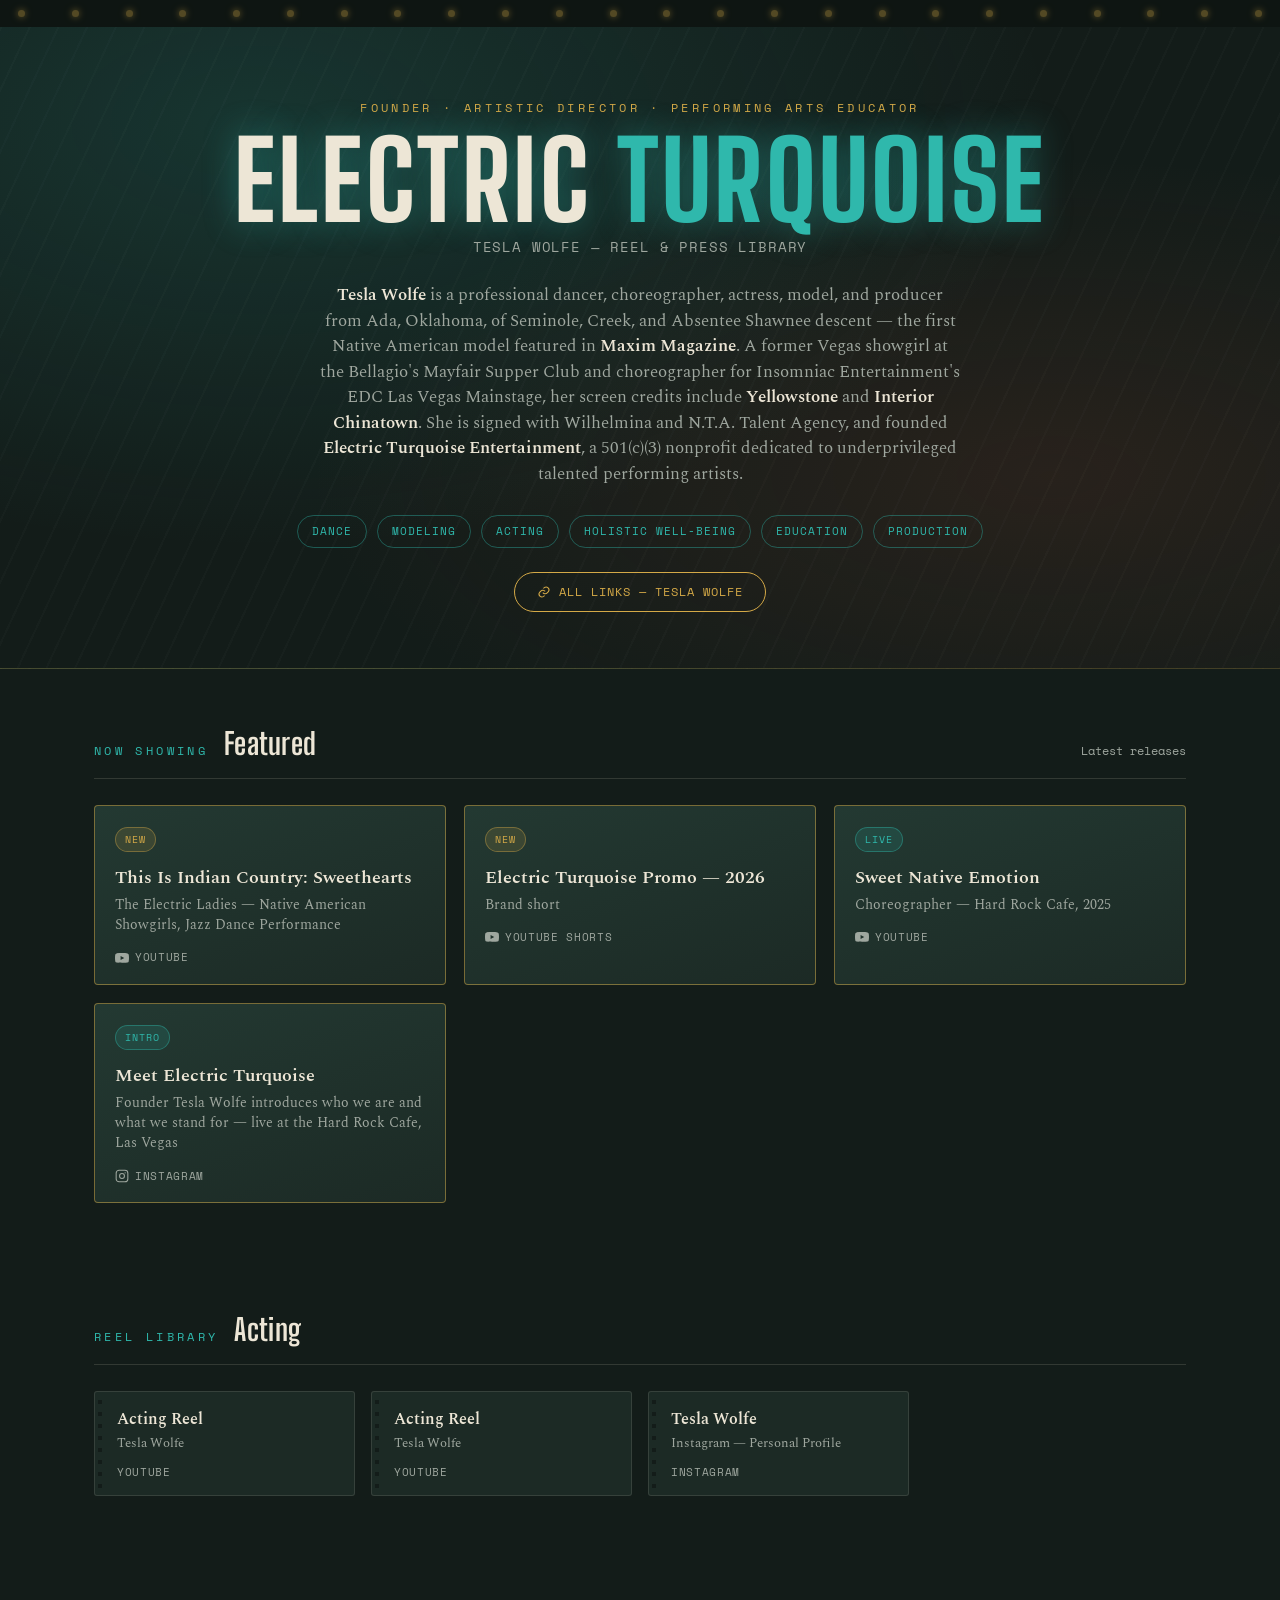
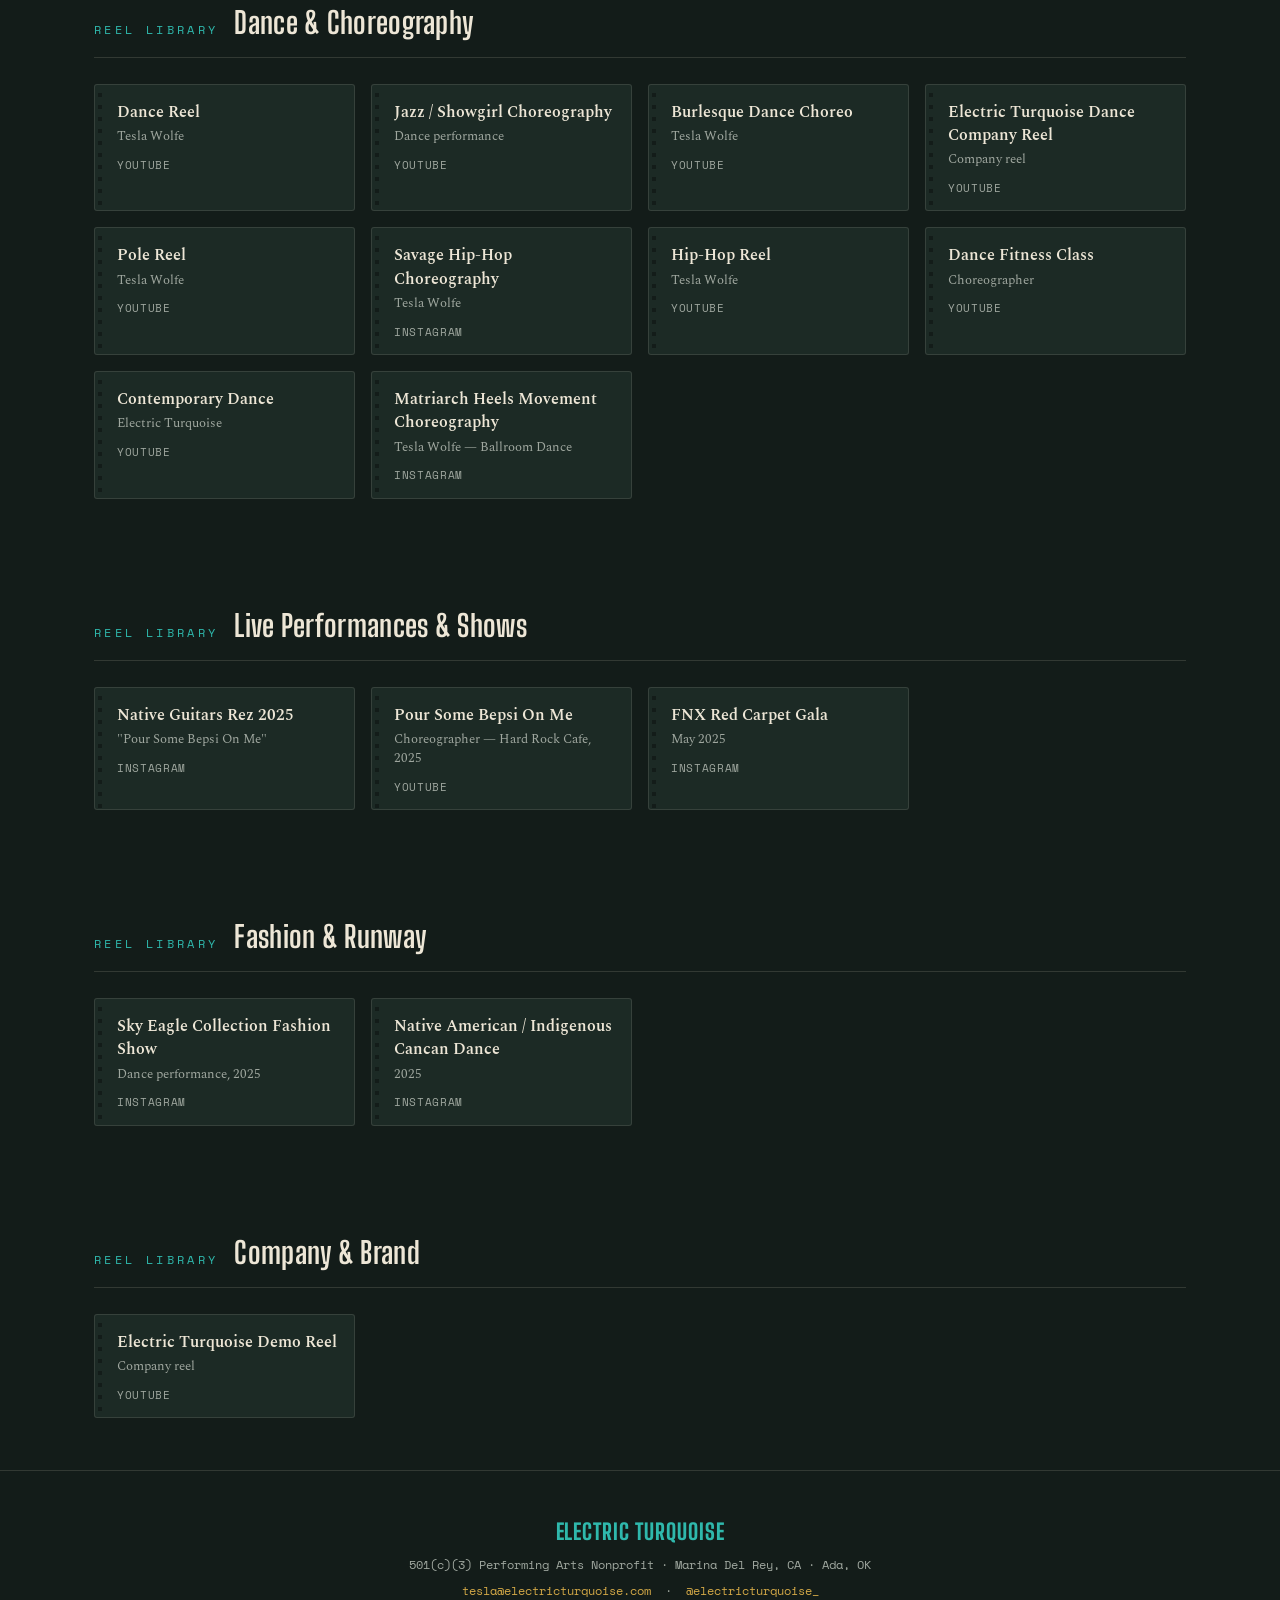
==== tesla wolfe reels:performances:work.html @ 39943655 "Initial commit via Netlify [skip ci]" ====
<!DOCTYPE html>
<html lang="en">
<head>
<meta charset="UTF-8">
<meta name="viewport" content="width=device-width, initial-scale=1.0">
<title>Electric Turquoise — Tesla Wolfe | Reel Library</title>
<link rel="preconnect" href="https://fonts.googleapis.com">
<link rel="preconnect" href="https://fonts.gstatic.com" crossorigin>
<link href="https://fonts.googleapis.com/css2?family=Big+Shoulders+Display:wght@600;800&family=Spectral:ital,wght@0,400;0,500;0,600;1,400&family=Space+Mono:wght@400;700&display=swap" rel="stylesheet">
<style>
  :root{
    --turquoise:#2FB8AC;
    --turquoise-deep:#1F8078;
    --matrix:#131C19;
    --matrix-2:#1C2A25;
    --matrix-3:#233932;
    --clay:#A8442C;
    --gold:#D4A947;
    --bone:#EDE6D6;
    --bone-dim:#9FA79F;
  }
  *{box-sizing:border-box;}
  html{scroll-behavior:smooth;}
  body{
    margin:0;
    background:var(--matrix);
    color:var(--bone);
    font-family:'Spectral', serif;
    line-height:1.5;
  }
  a{color:inherit;}

  /* ---- marquee bulb border ---- */
  .marquee-row{
    display:flex;
    justify-content:space-between;
    padding:10px 18px;
    background:#0E1512;
  }
  .marquee-row span{
    width:7px;height:7px;border-radius:50%;
    background:var(--gold);
    box-shadow:0 0 6px 1px rgba(212,169,71,.9);
    opacity:.35;
    animation:chase 3.6s ease-in-out infinite;
  }
  @keyframes chase{
    0%,100%{opacity:.25;}
    50%{opacity:1;box-shadow:0 0 10px 3px rgba(212,169,71,1);}
  }
  .marquee-row span:nth-child(odd){animation-delay:.4s;}
  .marquee-row span:nth-child(3n){animation-delay:.9s;}
  .marquee-row span:nth-child(4n){animation-delay:1.3s;}
  @media (prefers-reduced-motion: reduce){
    .marquee-row span{animation:none;opacity:.8;}
  }

  /* ---- hero ---- */
  .hero{
    position:relative;
    padding:72px 24px 56px;
    text-align:center;
    overflow:hidden;
    background:
      radial-gradient(ellipse at 20% 15%, rgba(47,184,172,.16), transparent 55%),
      radial-gradient(ellipse at 82% 70%, rgba(168,68,44,.14), transparent 50%),
      repeating-linear-gradient(115deg, rgba(255,255,255,.015) 0 2px, transparent 2px 26px),
      var(--matrix);
    border-bottom:1px solid rgba(212,169,71,.25);
  }
  .eyebrow{
    font-family:'Space Mono', monospace;
    letter-spacing:.28em;
    font-size:12px;
    text-transform:uppercase;
    color:var(--gold);
  }
  h1.brand{
    font-family:'Big Shoulders Display', sans-serif;
    font-weight:800;
    font-size:clamp(48px, 9vw, 108px);
    letter-spacing:.03em;
    line-height:.92;
    margin:14px 0 6px;
    color:var(--bone);
    text-shadow:0 0 34px rgba(47,184,172,.45);
  }
  .brand em{
    font-style:normal;
    color:var(--turquoise);
  }
  .subtitle{
    font-family:'Space Mono', monospace;
    font-size:14px;
    letter-spacing:.06em;
    color:var(--bone-dim);
    margin-bottom:26px;
  }
  .bio{
    max-width:640px;
    margin:0 auto;
    font-size:17px;
    color:var(--bone-dim);
  }
  .bio strong{color:var(--bone);font-weight:600;}
  .sectors{
    display:flex;flex-wrap:wrap;justify-content:center;gap:10px;
    margin-top:28px;
  }
  .sectors span{
    font-family:'Space Mono', monospace;
    font-size:11px;letter-spacing:.09em;text-transform:uppercase;
    padding:7px 14px;border-radius:100px;
    border:1px solid rgba(47,184,172,.4);
    color:var(--turquoise);
  }
  .links-cta{
    display:inline-flex;align-items:center;gap:8px;
    margin-top:24px;
    font-family:'Space Mono', monospace;font-size:12px;letter-spacing:.08em;text-transform:uppercase;
    padding:10px 22px;border-radius:100px;
    border:1px solid var(--gold);color:var(--gold);
    text-decoration:none;
    transition:background .18s ease, color .18s ease;
  }
  .links-cta:hover{background:var(--gold);color:var(--matrix);}
  .links-cta svg{width:14px;height:14px;flex:none;}

  /* ---- section framing ---- */
  section.block{padding:52px 24px;max-width:1140px;margin:0 auto;}
  .section-head{
    display:flex;align-items:baseline;gap:16px;
    margin-bottom:26px;
    border-bottom:1px solid rgba(237,230,214,.14);
    padding-bottom:12px;
  }
  .section-head .eyebrow{color:var(--turquoise);}
  .section-head h2{
    font-family:'Big Shoulders Display', sans-serif;
    font-weight:700;font-size:30px;letter-spacing:.01em;
    margin:0;color:var(--bone);
  }
  .section-note{
    font-family:'Space Mono', monospace;
    font-size:12px;color:var(--bone-dim);margin-left:auto;
  }

  /* ---- featured (now showing) ---- */
  .featured-grid{
    display:grid;
    grid-template-columns:repeat(auto-fit, minmax(260px,1fr));
    gap:18px;
  }
  .featured-card{
    position:relative;
    background:linear-gradient(160deg, var(--matrix-3), var(--matrix-2));
    border:1px solid rgba(212,169,71,.5);
    border-radius:4px;
    padding:20px 20px 18px;
    text-decoration:none;
    display:block;
    transition:transform .18s ease, box-shadow .18s ease, border-color .18s ease;
  }
  .featured-card:hover{
    transform:translateY(-3px);
    border-color:var(--gold);
    box-shadow:0 10px 26px -8px rgba(212,169,71,.5);
  }
  .tag{
    display:inline-flex;align-items:center;gap:6px;
    font-family:'Space Mono', monospace;font-size:10px;letter-spacing:.1em;text-transform:uppercase;
    padding:4px 9px;border-radius:100px;margin-bottom:12px;
  }
  .tag.gold{background:rgba(212,169,71,.14);color:var(--gold);border:1px solid rgba(212,169,71,.4);}
  .tag.teal{background:rgba(47,184,172,.14);color:var(--turquoise);border:1px solid rgba(47,184,172,.4);}
  .card-title{
    font-weight:600;font-size:18px;color:var(--bone);margin:0 0 4px;
  }
  .card-sub{
    font-size:13.5px;color:var(--bone-dim);margin:0;
  }
  .platform{
    display:flex;align-items:center;gap:6px;
    margin-top:14px;font-family:'Space Mono', monospace;font-size:11px;letter-spacing:.06em;text-transform:uppercase;color:var(--bone-dim);
  }
  .platform svg{width:14px;height:14px;flex:none;}

  /* ---- ticket-stub reel cards ---- */
  .reel-grid{
    display:grid;
    grid-template-columns:repeat(auto-fill, minmax(250px,1fr));
    gap:16px;
  }
  .reel-card{
    position:relative;
    background:var(--matrix-2);
    border:1px solid rgba(237,230,214,.12);
    border-radius:3px;
    padding:16px 16px 14px 22px;
    text-decoration:none;
    display:block;
    transition:transform .16s ease, border-color .16s ease, background .16s ease;
  }
  .reel-card::before{
    content:"";
    position:absolute;left:0;top:0;bottom:0;width:10px;
    background-image:radial-gradient(circle, var(--matrix) 2.2px, transparent 2.3px);
    background-size:10px 12px;
    background-position:0 4px;
  }
  .reel-card:hover{
    transform:translateY(-2px);
    border-color:var(--turquoise);
    background:var(--matrix-3);
  }
  .reel-card .card-title{font-size:15.5px;}
  .reel-card .card-sub{font-size:12.5px;}
  .reel-card .platform{margin-top:10px;}

  footer{
    padding:44px 24px 56px;
    text-align:center;
    border-top:1px solid rgba(237,230,214,.14);
  }
  footer .brand-mini{
    font-family:'Big Shoulders Display', sans-serif;
    font-weight:800;font-size:22px;letter-spacing:.04em;color:var(--turquoise);
  }
  footer p{font-family:'Space Mono', monospace;font-size:12px;color:var(--bone-dim);margin:8px 0 0;}
  footer a.contact{color:var(--gold);text-decoration:none;}
  footer a.contact:hover{text-decoration:underline;}
</style>
</head>
<body>

<div class="marquee-row" aria-hidden="true">
  <span></span><span></span><span></span><span></span><span></span><span></span><span></span><span></span>
  <span></span><span></span><span></span><span></span><span></span><span></span><span></span><span></span>
  <span></span><span></span><span></span><span></span><span></span><span></span><span></span><span></span>
</div>

<header class="hero">
  <div class="eyebrow">Founder · Artistic Director · Performing Arts Educator</div>
  <h1 class="brand">ELECTRIC <em>TURQUOISE</em></h1>
  <div class="subtitle">TESLA WOLFE — REEL &amp; PRESS LIBRARY</div>
  <p class="bio">
    <strong>Tesla Wolfe</strong> is a professional dancer, choreographer, actress, model, and producer from Ada, Oklahoma, of Seminole, Creek, and Absentee Shawnee descent — the first Native American model featured in <strong>Maxim Magazine</strong>. A former Vegas showgirl at the Bellagio's Mayfair Supper Club and choreographer for Insomniac Entertainment's EDC Las Vegas Mainstage, her screen credits include <strong>Yellowstone</strong> and <strong>Interior Chinatown</strong>. She is signed with Wilhelmina and N.T.A. Talent Agency, and founded <strong>Electric Turquoise Entertainment</strong>, a 501(c)(3) nonprofit dedicated to underprivileged talented performing artists.
  </p>
  <div class="sectors">
    <span>Dance</span><span>Modeling</span><span>Acting</span><span>Holistic Well-Being</span><span>Education</span><span>Production</span>
  </div>
  <a class="links-cta" href="https://linktr.ee/tesla_wolfe?utm_source=linktree_profile_share&ltsid=360f915f-0563-45ec-be61-017ecbcae3cb" target="_blank" rel="noopener">
    <svg viewBox="0 0 24 24" fill="none" stroke="currentColor" stroke-width="1.8"><path d="M10 13a5 5 0 0 0 7.5.5l2-2a5 5 0 0 0-7-7l-1.5 1.5"/><path d="M14 11a5 5 0 0 0-7.5-.5l-2 2a5 5 0 0 0 7 7l1.5-1.5"/></svg>
    All Links — Tesla Wolfe
  </a>
</header>

<!-- FEATURED -->
<section class="block">
  <div class="section-head">
    <span class="eyebrow">Now Showing</span>
    <h2>Featured</h2>
    <span class="section-note">Latest releases</span>
  </div>
  <div class="featured-grid">

    <a class="featured-card" href="https://youtu.be/lmjRkDju5TI?is=IQXvalsU3HOhoVQz" target="_blank" rel="noopener">
      <span class="tag gold">New</span>
      <p class="card-title">This Is Indian Country: Sweethearts</p>
      <p class="card-sub">The Electric Ladies — Native American Showgirls, Jazz Dance Performance</p>
      <div class="platform">
        <svg viewBox="0 0 24 24" fill="currentColor"><path d="M23.5 6.2a3 3 0 0 0-2.1-2.1C19.5 3.5 12 3.5 12 3.5s-7.5 0-9.4.6A3 3 0 0 0 .5 6.2 31 31 0 0 0 0 12a31 31 0 0 0 .5 5.8 3 3 0 0 0 2.1 2.1c1.9.6 9.4.6 9.4.6s7.5 0 9.4-.6a3 3 0 0 0 2.1-2.1A31 31 0 0 0 24 12a31 31 0 0 0-.5-5.8zM9.6 15.6V8.4l6.3 3.6z"/></svg>
        YouTube
      </div>
    </a>

    <a class="featured-card" href="https://youtube.com/shorts/xBZFgRa0NYo?si=CyXUC4wA8hWYABLk" target="_blank" rel="noopener">
      <span class="tag gold">New</span>
      <p class="card-title">Electric Turquoise Promo — 2026</p>
      <p class="card-sub">Brand short</p>
      <div class="platform">
        <svg viewBox="0 0 24 24" fill="currentColor"><path d="M23.5 6.2a3 3 0 0 0-2.1-2.1C19.5 3.5 12 3.5 12 3.5s-7.5 0-9.4.6A3 3 0 0 0 .5 6.2 31 31 0 0 0 0 12a31 31 0 0 0 .5 5.8 3 3 0 0 0 2.1 2.1c1.9.6 9.4.6 9.4.6s7.5 0 9.4-.6a3 3 0 0 0 2.1-2.1A31 31 0 0 0 24 12a31 31 0 0 0-.5-5.8zM9.6 15.6V8.4l6.3 3.6z"/></svg>
        YouTube Shorts
      </div>
    </a>

    <a class="featured-card" href="https://youtu.be/OpLDXlbCM0g?feature=shared" target="_blank" rel="noopener">
      <span class="tag teal">Live</span>
      <p class="card-title">Sweet Native Emotion</p>
      <p class="card-sub">Choreographer — Hard Rock Cafe, 2025</p>
      <div class="platform">
        <svg viewBox="0 0 24 24" fill="currentColor"><path d="M23.5 6.2a3 3 0 0 0-2.1-2.1C19.5 3.5 12 3.5 12 3.5s-7.5 0-9.4.6A3 3 0 0 0 .5 6.2 31 31 0 0 0 0 12a31 31 0 0 0 .5 5.8 3 3 0 0 0 2.1 2.1c1.9.6 9.4.6 9.4.6s7.5 0 9.4-.6a3 3 0 0 0 2.1-2.1A31 31 0 0 0 24 12a31 31 0 0 0-.5-5.8zM9.6 15.6V8.4l6.3 3.6z"/></svg>
        YouTube
      </div>
    </a>

    <a class="featured-card" href="https://www.instagram.com/reel/DXDR8jWDcqb/?igsh=NTc4MTIwNjQ2YQ==" target="_blank" rel="noopener">
      <span class="tag teal">Intro</span>
      <p class="card-title">Meet Electric Turquoise</p>
      <p class="card-sub">Founder Tesla Wolfe introduces who we are and what we stand for — live at the Hard Rock Cafe, Las Vegas</p>
      <div class="platform">
        <svg viewBox="0 0 24 24" fill="none" stroke="currentColor" stroke-width="1.8"><rect x="2" y="2" width="20" height="20" rx="5"/><circle cx="12" cy="12" r="4.2"/><circle cx="17.4" cy="6.6" r="1.1" fill="currentColor" stroke="none"/></svg>
        Instagram
      </div>
    </a>

  </div>
</section>

<!-- ACTING -->
<section class="block">
  <div class="section-head">
    <span class="eyebrow">Reel Library</span>
    <h2>Acting</h2>
  </div>
  <div class="reel-grid">

    <a class="reel-card" href="https://youtu.be/5PQXwUeWoRc?is=54kpN4nEgu4H8HcQ" target="_blank" rel="noopener">
      <p class="card-title">Acting Reel</p>
      <p class="card-sub">Tesla Wolfe</p>
      <div class="platform">YouTube</div>
    </a>

    <a class="reel-card" href="https://youtu.be/UGshNotMvuI?is=ADjB2kS1Oicd0jlE" target="_blank" rel="noopener">
      <p class="card-title">Acting Reel</p>
      <p class="card-sub">Tesla Wolfe</p>
      <div class="platform">YouTube</div>
    </a>

    <a class="reel-card" href="https://www.instagram.com/teslawolfe?igsh=NTc4MTIwNjQ2YQ%3D%3D&utm_source=qr" target="_blank" rel="noopener">
      <p class="card-title">Tesla Wolfe</p>
      <p class="card-sub">Instagram — Personal Profile</p>
      <div class="platform">Instagram</div>
    </a>

  </div>
</section>

<!-- DANCE & CHOREOGRAPHY -->
<section class="block">
  <div class="section-head">
    <span class="eyebrow">Reel Library</span>
    <h2>Dance &amp; Choreography</h2>
  </div>
  <div class="reel-grid">

    <a class="reel-card" href="https://youtu.be/-FlKZWk8aHA" target="_blank" rel="noopener">
      <p class="card-title">Dance Reel</p>
      <p class="card-sub">Tesla Wolfe</p>
      <div class="platform">YouTube</div>
    </a>

    <a class="reel-card" href="https://youtu.be/lmjRkDju5TI?si=fSRZtewP0t9J8Dkq" target="_blank" rel="noopener">
      <p class="card-title">Jazz / Showgirl Choreography</p>
      <p class="card-sub">Dance performance</p>
      <div class="platform">YouTube</div>
    </a>

    <a class="reel-card" href="https://youtu.be/wCD_X08Wws4?si=NG1an_A2JXBtH8sO" target="_blank" rel="noopener">
      <p class="card-title">Burlesque Dance Choreo</p>
      <p class="card-sub">Tesla Wolfe</p>
      <div class="platform">YouTube</div>
    </a>

    <a class="reel-card" href="https://youtu.be/UwyvPx1qRvg" target="_blank" rel="noopener">
      <p class="card-title">Electric Turquoise Dance Company Reel</p>
      <p class="card-sub">Company reel</p>
      <div class="platform">YouTube</div>
    </a>

    <a class="reel-card" href="https://youtu.be/XHvGBkKhGfM" target="_blank" rel="noopener">
      <p class="card-title">Pole Reel</p>
      <p class="card-sub">Tesla Wolfe</p>
      <div class="platform">YouTube</div>
    </a>

    <a class="reel-card" href="https://www.instagram.com/reel/C0w-G4jvlzL/?igsh=b25jZGlncWRscWVp" target="_blank" rel="noopener">
      <p class="card-title">Savage Hip-Hop Choreography</p>
      <p class="card-sub">Tesla Wolfe</p>
      <div class="platform">Instagram</div>
    </a>

    <a class="reel-card" href="https://youtu.be/liDCQ7EoTLY?si=OAyI1jsSdQ5L80mw" target="_blank" rel="noopener">
      <p class="card-title">Hip-Hop Reel</p>
      <p class="card-sub">Tesla Wolfe</p>
      <div class="platform">YouTube</div>
    </a>

    <a class="reel-card" href="https://youtu.be/92q7iFscIVc?si=sX9cvpJVgZND8ae4" target="_blank" rel="noopener">
      <p class="card-title">Dance Fitness Class</p>
      <p class="card-sub">Choreographer</p>
      <div class="platform">YouTube</div>
    </a>

    <a class="reel-card" href="https://youtu.be/eMNi90V6HfY?si=J6V0TNn6wbX5f7NC" target="_blank" rel="noopener">
      <p class="card-title">Contemporary Dance</p>
      <p class="card-sub">Electric Turquoise</p>
      <div class="platform">YouTube</div>
    </a>

    <a class="reel-card" href="https://www.instagram.com/reel/DCaMq-SSmHo/?igsh=MXJ4dzFnbDV4ejIycA==" target="_blank" rel="noopener">
      <p class="card-title">Matriarch Heels Movement Choreography</p>
      <p class="card-sub">Tesla Wolfe — Ballroom Dance</p>
      <div class="platform">Instagram</div>
    </a>

  </div>
</section>

<!-- LIVE PERFORMANCES -->
<section class="block">
  <div class="section-head">
    <span class="eyebrow">Reel Library</span>
    <h2>Live Performances &amp; Shows</h2>
  </div>
  <div class="reel-grid">

    <a class="reel-card" href="https://www.instagram.com/reel/DHIR-rqOXo2/?utm_source=ig_web_copy_link&igsh=MzRlODBiNWFlZA==" target="_blank" rel="noopener">
      <p class="card-title">Native Guitars Rez 2025</p>
      <p class="card-sub">"Pour Some Bepsi On Me"</p>
      <div class="platform">Instagram</div>
    </a>

    <a class="reel-card" href="https://youtu.be/nV1rDMrBHV4?si=nZx24EXitSwUC4xH" target="_blank" rel="noopener">
      <p class="card-title">Pour Some Bepsi On Me</p>
      <p class="card-sub">Choreographer — Hard Rock Cafe, 2025</p>
      <div class="platform">YouTube</div>
    </a>

    <a class="reel-card" href="https://www.instagram.com/reel/DHgkMGpvE2Y/?utm_source=ig_web_copy_link&igsh=MzRlODBiNWFlZA==" target="_blank" rel="noopener">
      <p class="card-title">FNX Red Carpet Gala</p>
      <p class="card-sub">May 2025</p>
      <div class="platform">Instagram</div>
    </a>

  </div>
</section>

<!-- FASHION & RUNWAY -->
<section class="block">
  <div class="section-head">
    <span class="eyebrow">Reel Library</span>
    <h2>Fashion &amp; Runway</h2>
  </div>
  <div class="reel-grid">

    <a class="reel-card" href="https://www.instagram.com/reel/DNbUBhHyhZb/?igsh=NTc4MTIwNjQ2YQ==" target="_blank" rel="noopener">
      <p class="card-title">Sky Eagle Collection Fashion Show</p>
      <p class="card-sub">Dance performance, 2025</p>
      <div class="platform">Instagram</div>
    </a>

    <a class="reel-card" href="https://www.instagram.com/reel/DOUEjhrkkDU/?igsh=NTc4MTIwNjQ2YQ==" target="_blank" rel="noopener">
      <p class="card-title">Native American / Indigenous Cancan Dance</p>
      <p class="card-sub">2025</p>
      <div class="platform">Instagram</div>
    </a>

  </div>
</section>

<!-- COMPANY & BRAND -->
<section class="block">
  <div class="section-head">
    <span class="eyebrow">Reel Library</span>
    <h2>Company &amp; Brand</h2>
  </div>
  <div class="reel-grid">

    <a class="reel-card" href="https://youtu.be/UwO_pKjBWGE?feature=shared" target="_blank" rel="noopener">
      <p class="card-title">Electric Turquoise Demo Reel</p>
      <p class="card-sub">Company reel</p>
      <div class="platform">YouTube</div>
    </a>

  </div>
</section>

<footer>
  <div class="brand-mini">ELECTRIC TURQUOISE</div>
  <p>501(c)(3) Performing Arts Nonprofit · Marina Del Rey, CA · Ada, OK</p>
  <p><a class="contact" href="mailto:tesla@electricturquoise.com">tesla@electricturquoise.com</a> &nbsp;·&nbsp; <a class="contact" href="https://www.instagram.com/electricturquoise_" target="_blank" rel="noopener">@electricturquoise_</a></p>
</footer>

</body>
</html>
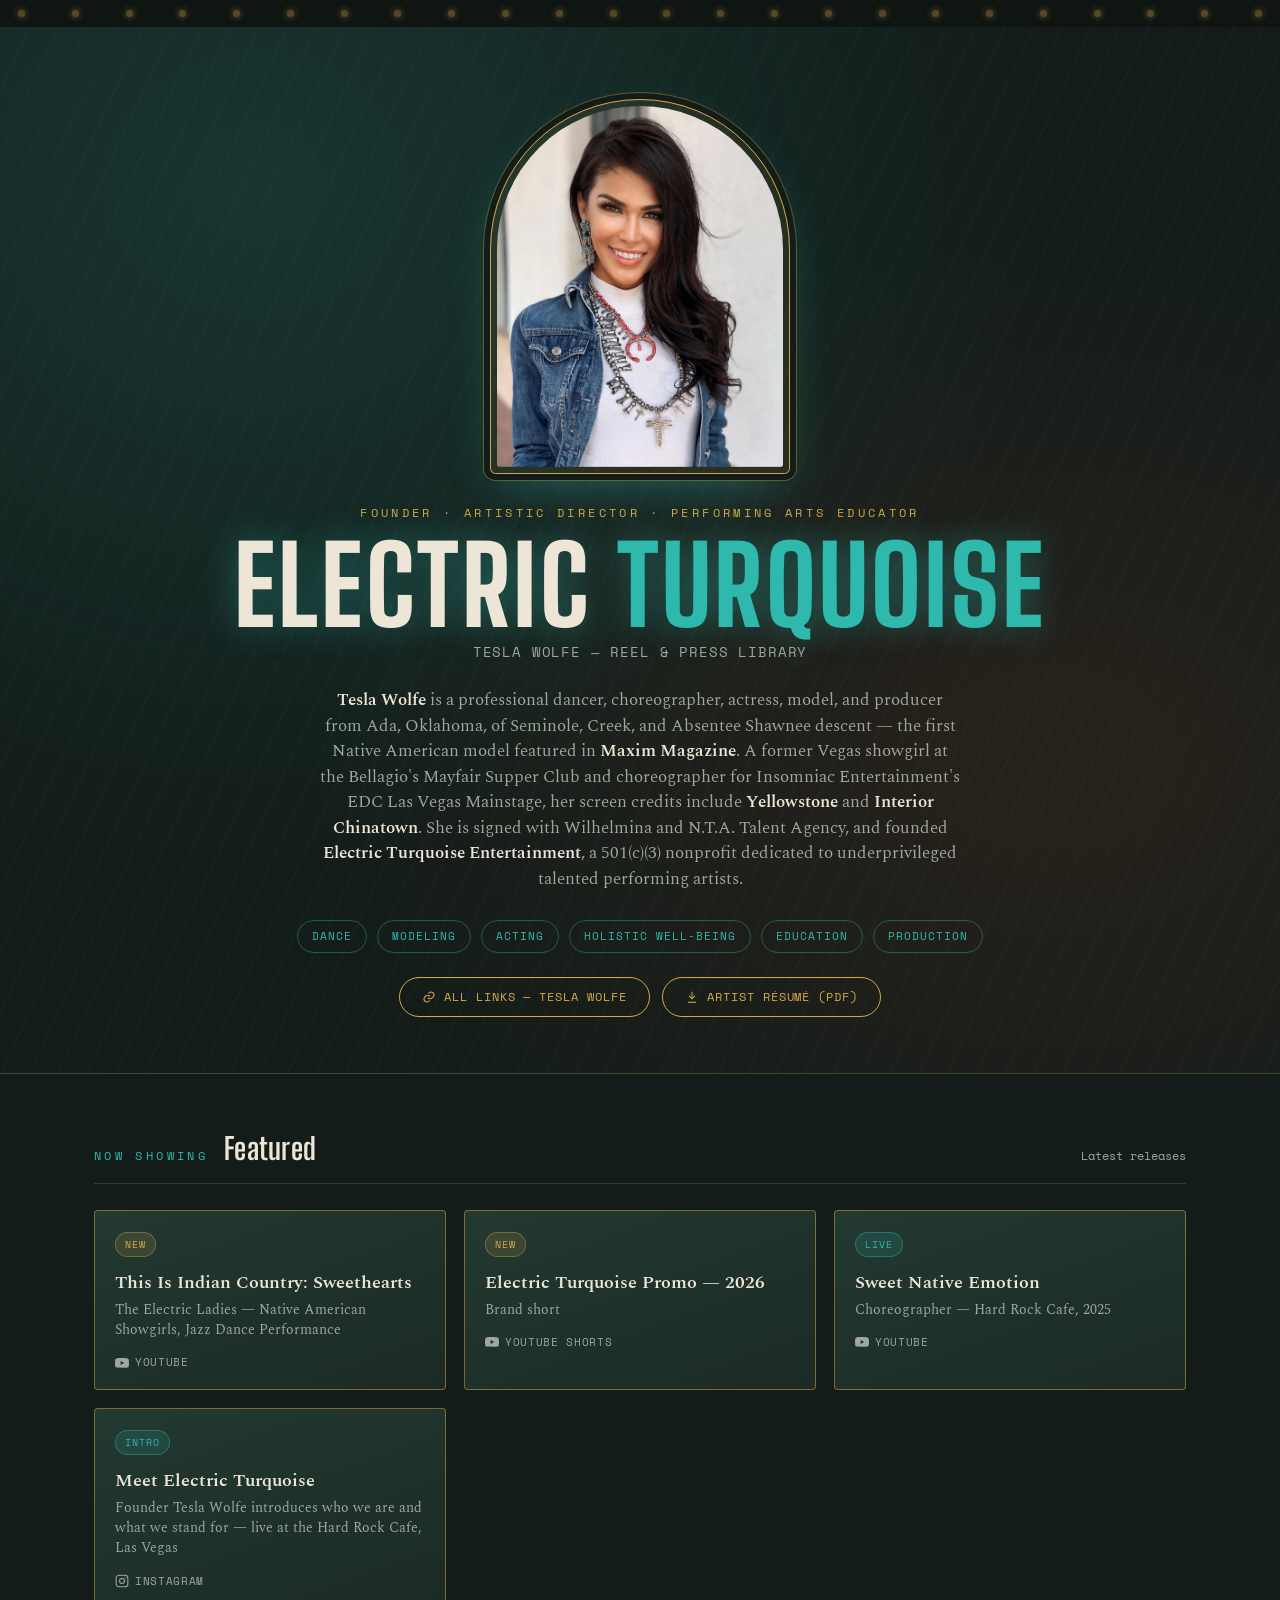
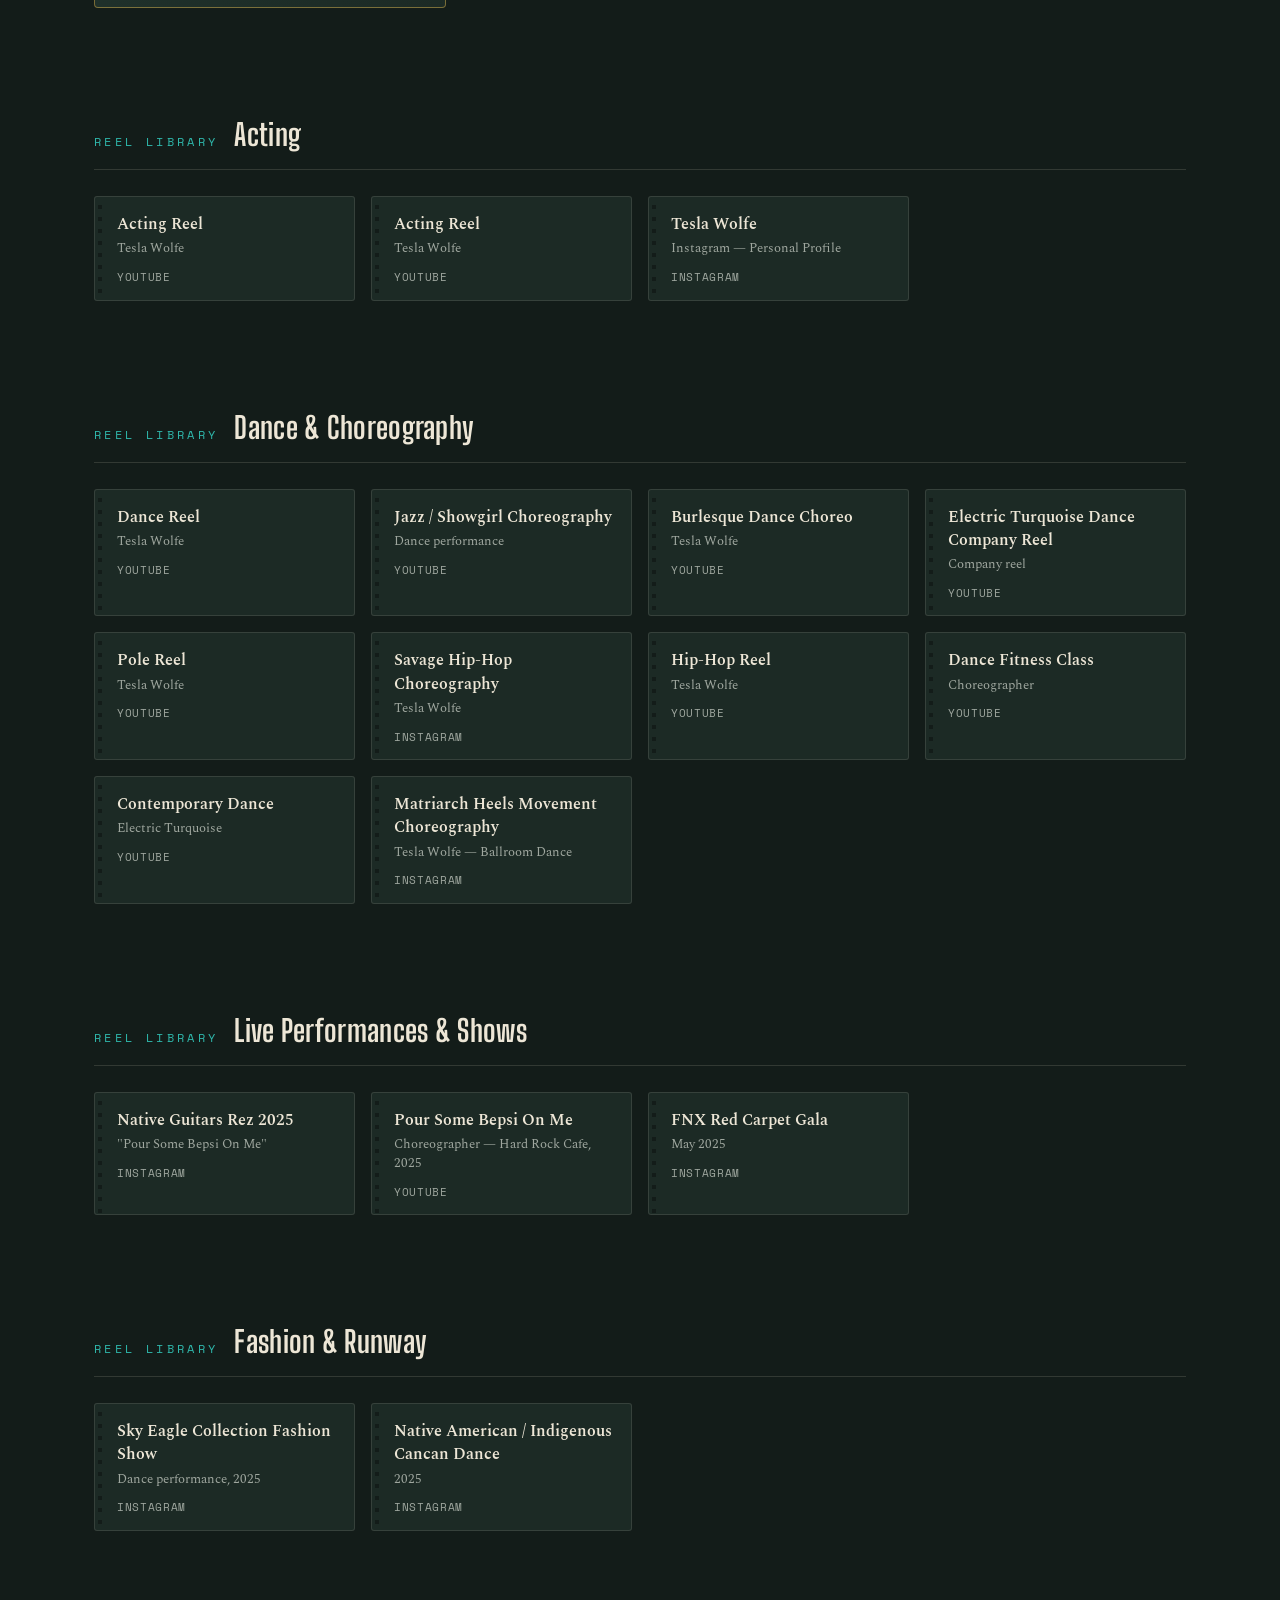
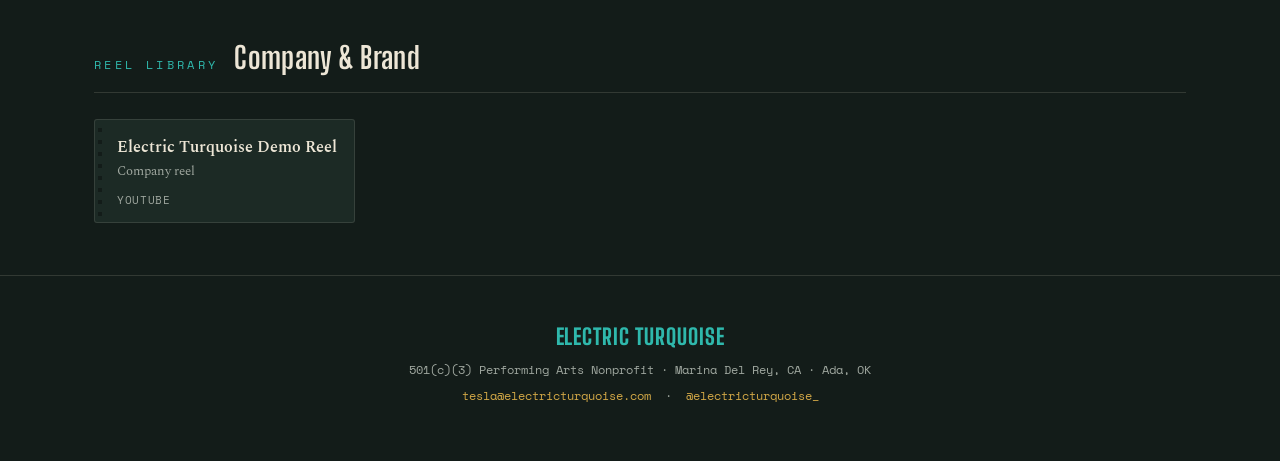
==== commit 11331b93: "Add Tesla Wolfe as main (6abb9669bbbd6114457feced)" ====
--- a/tesla wolfe reels:performances:work.html
+++ b/tesla wolfe reels:performances:work.html
@@ -68,6 +68,24 @@
       var(--matrix);
     border-bottom:1px solid rgba(212,169,71,.25);
   }
+  /* ---- main portrait ---- */
+  .portrait{
+    width:min(300px, 72vw);
+    aspect-ratio:4/5;
+    margin:0 auto 30px;
+    padding:6px;
+    border:1px solid var(--gold);
+    border-radius:160px 160px 6px 6px;
+    background:rgba(212,169,71,.08);
+    box-shadow:0 0 0 6px var(--matrix), 0 0 0 7px rgba(212,169,71,.35), 0 18px 50px -12px rgba(47,184,172,.45);
+  }
+  .portrait img{
+    display:block;width:100%;height:100%;
+    object-fit:cover;object-position:50% 20%;
+    border-radius:154px 154px 3px 3px;
+  }
+  .hero-ctas{display:flex;flex-wrap:wrap;justify-content:center;gap:12px;}
+
   .eyebrow{
     font-family:'Space Mono', monospace;
     letter-spacing:.28em;
@@ -240,6 +258,9 @@
 </div>
 
 <header class="hero">
+  <figure class="portrait">
+    <img src="/images/tesla-wolfe-headshot.jpeg" alt="Tesla Wolfe portrait — smiling in a denim jacket with a turquoise-inlay earring and silver squash blossom necklace" width="1283" height="1600" fetchpriority="high">
+  </figure>
   <div class="eyebrow">Founder · Artistic Director · Performing Arts Educator</div>
   <h1 class="brand">ELECTRIC <em>TURQUOISE</em></h1>
   <div class="subtitle">TESLA WOLFE — REEL &amp; PRESS LIBRARY</div>
@@ -249,10 +270,16 @@
   <div class="sectors">
     <span>Dance</span><span>Modeling</span><span>Acting</span><span>Holistic Well-Being</span><span>Education</span><span>Production</span>
   </div>
+  <div class="hero-ctas">
   <a class="links-cta" href="https://linktr.ee/tesla_wolfe?utm_source=linktree_profile_share&ltsid=360f915f-0563-45ec-be61-017ecbcae3cb" target="_blank" rel="noopener">
     <svg viewBox="0 0 24 24" fill="none" stroke="currentColor" stroke-width="1.8"><path d="M10 13a5 5 0 0 0 7.5.5l2-2a5 5 0 0 0-7-7l-1.5 1.5"/><path d="M14 11a5 5 0 0 0-7.5-.5l-2 2a5 5 0 0 0 7 7l1.5-1.5"/></svg>
     All Links — Tesla Wolfe
   </a>
+  <a class="links-cta" href="/images/tesla-wolfe-artist-resume-2026.pdf" target="_blank" rel="noopener">
+    <svg viewBox="0 0 24 24" fill="none" stroke="currentColor" stroke-width="1.8"><path d="M12 3v12"/><path d="m7 10 5 5 5-5"/><path d="M5 21h14"/></svg>
+    Artist Résumé (PDF)
+  </a>
+  </div>
 </header>
 
 <!-- FEATURED -->
